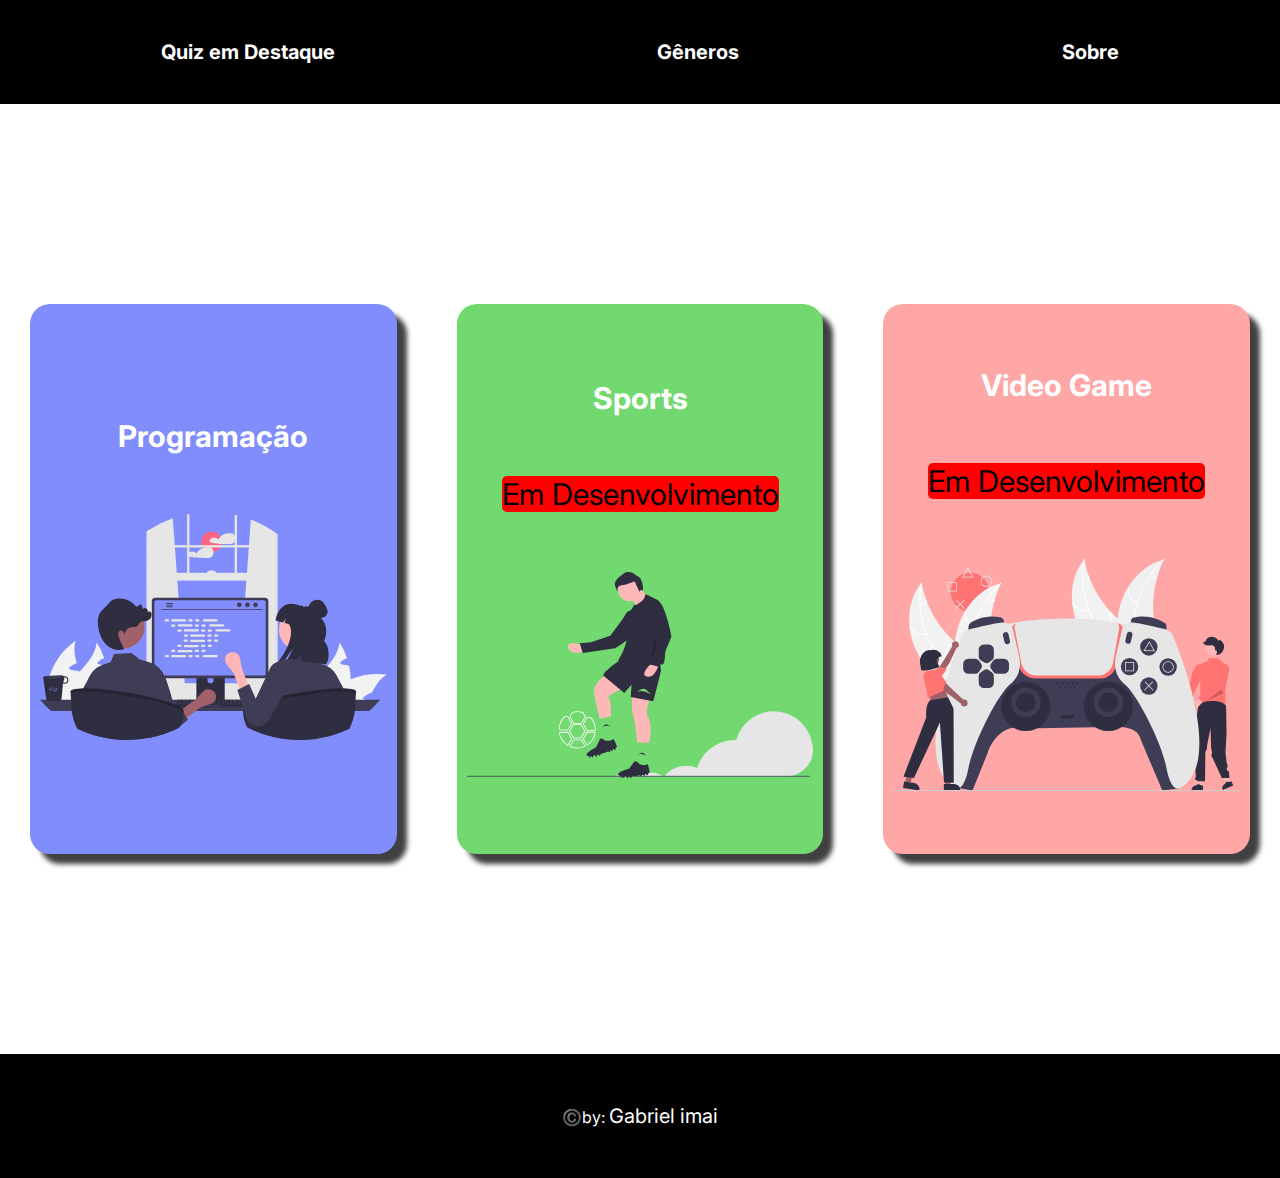
==== index.html @ 89392e08 "fit:creat layout" ====
<!DOCTYPE html>
<html lang="en">

<head>
    <meta charset="UTF-8">
    <meta name="viewport" content="width=device-width, initial-scale=1.0">
    <link rel="preconnect" href="https://fonts.googleapis.com">
    <link rel="preconnect" href="https://fonts.gstatic.com" crossorigin>
    <link href="https://fonts.googleapis.com/css2?family=Inter:wght@400;600;700;800&display=swap" rel="stylesheet">
    <link rel="stylesheet" href="style.css">
    <title>Página Quiz</title>
</head>

<body>
    <header>
        <nav class="nav__container">
            <li><a href="#">Quiz em Destaque</a></li>
            <li><a href="#">Gêneros</a></li>
            <li><a href="#">Sobre</a></li>
        </nav>
    </header>
    <main class="main__container">
        <div class="cards__container">
            <div class="card__programming">
                <h1>Programação</h1>
                <img src="./assets/undraw_pair_programming_re_or4x.svg" alt="">
            </div>
            <div class="card__sports">
                <h1>Sports</h1>
                <span>Em Desenvolvimento</span>
                <img src="./assets/undraw_junior_soccer_6sop.svg" alt="">
            </div>
            <div class="card__video_game">
                <h1>Video Game</h1>
                <span>Em Desenvolvimento</span>
                <img src="./assets/undraw_gaming_re_cma2.svg" alt="">
            </div> 
        </div>
    </main>
    <footer class="footer__container">
        <p>©️by: <a href="#">Gabriel imai</a></p>
    </footer>
</body>

</html>
---- style.css ----
* {
  font-family: "Inter", sans-serif;
  margin: 0;
  padding: 0;
  box-sizing: border-box;
  text-decoration: none;
  list-style: none;
}

:root {
  --primary-color: #000000;
  --card-programming: #818dfd;
  --card-sports: #71d96f;
  --card-games: #ffa6a6;
  --card-white: #ffff;
}

body {
  width: 100%;
  height: 100vh;
}

/* Header */
.nav__container {
  display: flex;
  justify-content: space-around;
  align-items: center;

  background-color: var(--primary-color);
}

.nav__container li {
  padding: 40px;
}

.nav__container a {
  font-size: 20px;
  font-weight: bold;
  color: var(--card-white);
  transition: 0.5s;
}

.nav__container a:hover{
    color: var(--card-programming);
}


/* Header */

/* card__programming */
.cards__container {
  display: flex;
  justify-content: space-around;
  align-items: center;
}

.card__programming {
  width: 400px;
  height: 550px;

  border-radius: 20px;

  display: flex;
  flex-direction: column;
  justify-content: center;
  align-items: center;
  gap: 60px;

  padding: 10px;
  margin: 200px 30px;
  background-color: var(--card-programming);

  transition: 1s;
  cursor: pointer;

  box-shadow: 10px 10px 5px 0px rgba(0, 0, 0, 0.75);
  -webkit-box-shadow: 10px 10px 5px 0px rgba(0, 0, 0, 0.75);
  -moz-box-shadow: 10px 10px 5px 0px rgba(0, 0, 0, 0.75);
}
.card__programming:hover {
  transform: scale(1.1);
  box-shadow: 10px 10px 5px 0px rgba(0, 0, 0, 0.4);
}

.card__programming h1 {
  color: var(--card-white);
  font-size: 30px;
  font-weight: bold;
}

.card__programming img {
  width: 100%;
}

span{
    color: black;
    background-color:red;
    font-size: 30px;
    border-radius: 5px;
}
/* card__programming */

/* card__sports */
.card__sports {
  width: 400px;
  height: 550px;

  border-radius: 20px;

  display: flex;
  flex-direction: column;
  justify-content: center;
  align-items: center;
  gap: 60px;

  padding: 10px;
  margin: 200px 30px;

  background-color: var(--card-sports);
  transition: 1s;
  cursor: pointer;

  box-shadow: 10px 10px 5px 0px rgba(0, 0, 0, 0.75);
  -webkit-box-shadow: 10px 10px 5px 0px rgba(0, 0, 0, 0.75);
  -moz-box-shadow: 10px 10px 5px 0px rgba(0, 0, 0, 0.75);
}

.card__sports:hover {
  transform: scale(1.1);
  box-shadow: 10px 10px 5px 0px rgba(0, 0, 0, 0.4);
}

.card__sports h1 {
  color: var(--card-white);
  font-size: 30px;
  font-weight: bold;
}

.card__sports img {
  width: 100%;
}
/* card__sports */

/* card__video_game */
.card__video_game {
  width: 400px;
  height: 550px;

  border-radius: 20px;

  display: flex;
  flex-direction: column;
  justify-content: center;
  align-items: center;
  gap: 60px;

  padding: 10px;
  margin: 200px 30px;

  background-color: var(--card-games);
  transition: 1s;
  cursor: pointer;

  box-shadow: 10px 10px 5px 0px rgba(0, 0, 0, 0.75);
  -webkit-box-shadow: 10px 10px 5px 0px rgba(0, 0, 0, 0.75);
  -moz-box-shadow: 10px 10px 5px 0px rgba(0, 0, 0, 0.75);
}

.card__video_game:hover {
  transform: scale(1.1);
  box-shadow: 10px 10px 5px 0px rgba(0, 0, 0, 0.4);
}

.card__video_game h1 {
  color: var(--card-white);
  font-size: 30px;
  font-weight: bold;
}

.card__video_game img {
  width: 100%;
}
/* card__video_game */

.footer__container{
    background-color: var(--primary-color);
    padding:50px;  
    text-align: center ;

    color: var(--card-white);
}

.footer__container a{
    color: var(--card-white);
    font-size: 20px;
}
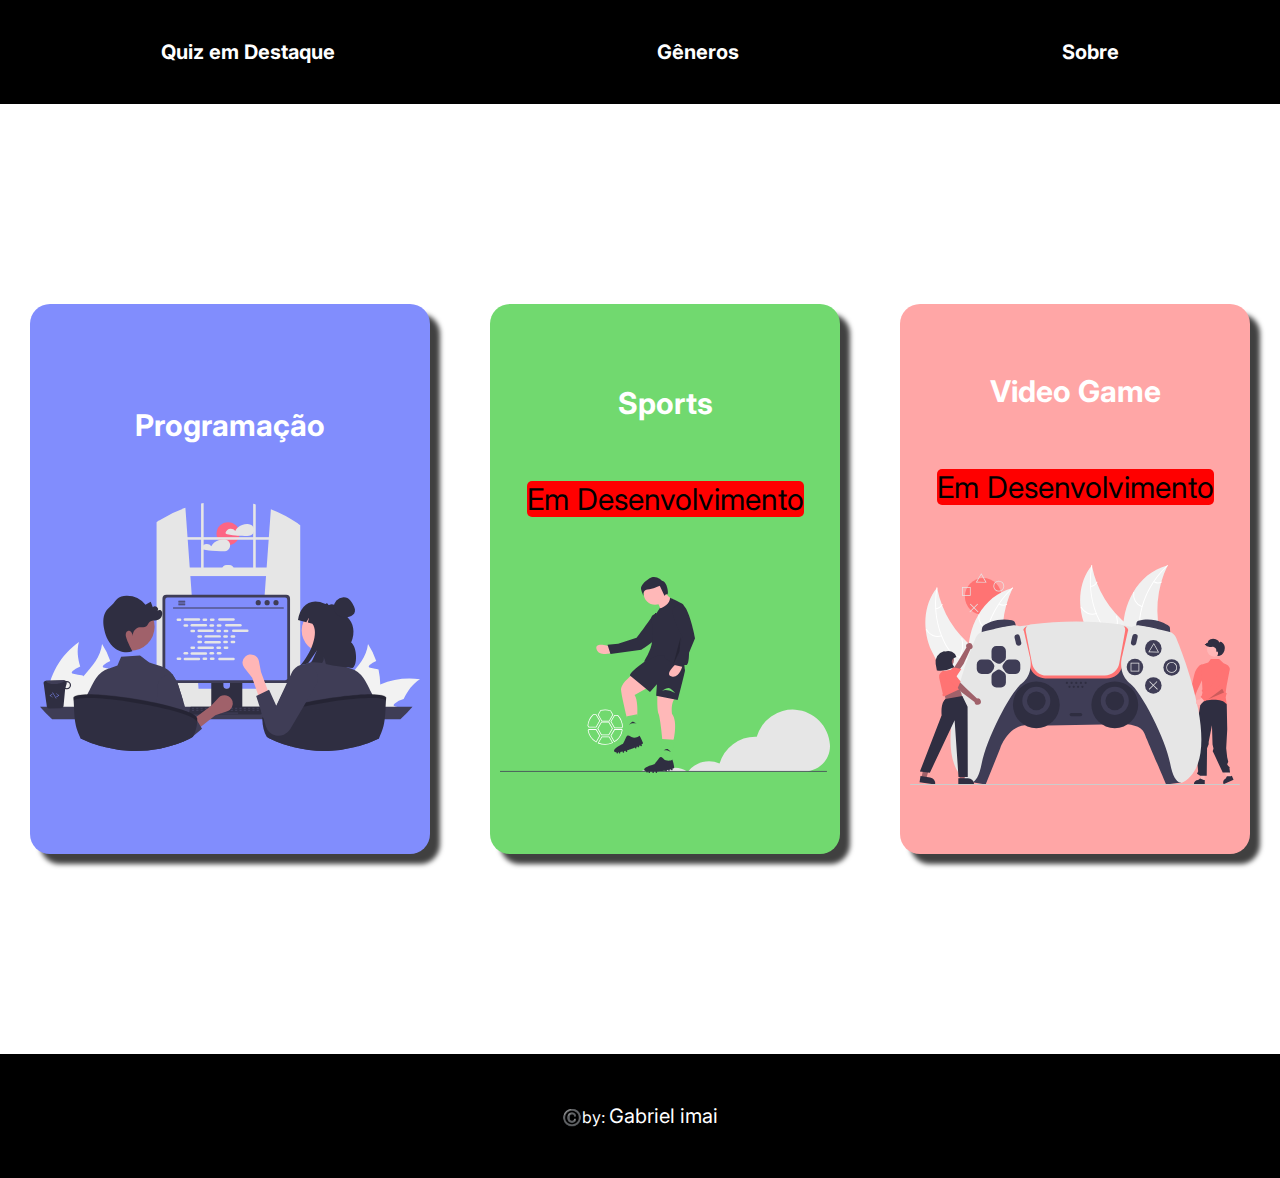
==== commit 8b4d2d79: "fit: quiz page creation" ====
--- a/index.html
+++ b/index.html
@@ -7,7 +7,7 @@
     <link rel="preconnect" href="https://fonts.googleapis.com">
     <link rel="preconnect" href="https://fonts.gstatic.com" crossorigin>
     <link href="https://fonts.googleapis.com/css2?family=Inter:wght@400;600;700;800&display=swap" rel="stylesheet">
-    <link rel="stylesheet" href="style.css">
+    <link rel="stylesheet" href="./styles/style.css">
     <title>Página Quiz</title>
 </head>
 
@@ -21,10 +21,12 @@
     </header>
     <main class="main__container">
         <div class="cards__container">
-            <div class="card__programming">
-                <h1>Programação</h1>
-                <img src="./assets/undraw_pair_programming_re_or4x.svg" alt="">
-            </div>
+            <a href="./pages/programming.html">
+                <div class="card__programming">
+                    <h1>Programação</h1>
+                    <img src="./assets/undraw_pair_programming_re_or4x.svg" alt="">
+                </div>
+            </a>
             <div class="card__sports">
                 <h1>Sports</h1>
                 <span>Em Desenvolvimento</span>
@@ -34,7 +36,7 @@
                 <h1>Video Game</h1>
                 <span>Em Desenvolvimento</span>
                 <img src="./assets/undraw_gaming_re_cma2.svg" alt="">
-            </div> 
+            </div>
         </div>
     </main>
     <footer class="footer__container">
--- a/styles/style.css
+++ b/styles/style.css
@@ -0,0 +1,196 @@
+* {
+  font-family: "Inter", sans-serif;
+  margin: 0;
+  padding: 0;
+  box-sizing: border-box;
+  text-decoration: none;
+  list-style: none;
+}
+
+:root {
+  --primary-color: #000000;
+  --card-programming: #818dfd;
+  --card-sports: #71d96f;
+  --card-games: #ffa6a6;
+  --card-white: #ffff;
+}
+
+body {
+  width: 100%;
+  height: 100vh;
+}
+
+/* Header */
+.nav__container {
+  display: flex;
+  justify-content: space-around;
+  align-items: center;
+
+  background-color: var(--primary-color);
+}
+
+.nav__container li {
+  padding: 40px;
+}
+
+.nav__container a {
+  font-size: 20px;
+  font-weight: bold;
+  color: var(--card-white);
+  transition: 0.5s;
+}
+
+.nav__container a:hover{
+    color: var(--card-programming);
+}
+
+
+/* Header */
+
+/* card__programming */
+.cards__container {
+  display: flex;
+  justify-content: space-around;
+  align-items: center;
+}
+
+.card__programming {
+  width: 400px;
+  height: 550px;
+
+  border-radius: 20px;
+
+  display: flex;
+  flex-direction: column;
+  justify-content: center;
+  align-items: center;
+  gap: 60px;
+
+  padding: 10px;
+  margin: 200px 30px;
+  background-color: var(--card-programming);
+
+  transition: 1s;
+  cursor: pointer;
+
+  box-shadow: 10px 10px 5px 0px rgba(0, 0, 0, 0.75);
+  -webkit-box-shadow: 10px 10px 5px 0px rgba(0, 0, 0, 0.75);
+  -moz-box-shadow: 10px 10px 5px 0px rgba(0, 0, 0, 0.75);
+}
+.card__programming:hover {
+  transform: scale(1.1);
+  box-shadow: 10px 10px 5px 0px rgba(0, 0, 0, 0.4);
+}
+
+.card__programming h1 {
+  color: var(--card-white);
+  font-size: 30px;
+  font-weight: bold;
+}
+
+.card__programming img {
+  width: 100%;
+}
+
+span{
+    color: black;
+    background-color:red;
+    font-size: 30px;
+    border-radius: 5px;
+}
+/* card__programming */
+
+/* card__sports */
+.card__sports {
+  width: 400px;
+  height: 550px;
+
+  border-radius: 20px;
+
+  display: flex;
+  flex-direction: column;
+  justify-content: center;
+  align-items: center;
+  gap: 60px;
+
+  padding: 10px;
+  margin: 200px 30px;
+
+  background-color: var(--card-sports);
+  transition: 1s;
+  cursor: pointer;
+
+  box-shadow: 10px 10px 5px 0px rgba(0, 0, 0, 0.75);
+  -webkit-box-shadow: 10px 10px 5px 0px rgba(0, 0, 0, 0.75);
+  -moz-box-shadow: 10px 10px 5px 0px rgba(0, 0, 0, 0.75);
+}
+
+.card__sports:hover {
+  transform: scale(1.1);
+  box-shadow: 10px 10px 5px 0px rgba(0, 0, 0, 0.4);
+}
+
+.card__sports h1 {
+  color: var(--card-white);
+  font-size: 30px;
+  font-weight: bold;
+}
+
+.card__sports img {
+  width: 100%;
+}
+/* card__sports */
+
+/* card__video_game */
+.card__video_game {
+  width: 400px;
+  height: 550px;
+
+  border-radius: 20px;
+
+  display: flex;
+  flex-direction: column;
+  justify-content: center;
+  align-items: center;
+  gap: 60px;
+
+  padding: 10px;
+  margin: 200px 30px;
+
+  background-color: var(--card-games);
+  transition: 1s;
+  cursor: pointer;
+
+  box-shadow: 10px 10px 5px 0px rgba(0, 0, 0, 0.75);
+  -webkit-box-shadow: 10px 10px 5px 0px rgba(0, 0, 0, 0.75);
+  -moz-box-shadow: 10px 10px 5px 0px rgba(0, 0, 0, 0.75);
+}
+
+.card__video_game:hover {
+  transform: scale(1.1);
+  box-shadow: 10px 10px 5px 0px rgba(0, 0, 0, 0.4);
+}
+
+.card__video_game h1 {
+  color: var(--card-white);
+  font-size: 30px;
+  font-weight: bold;
+}
+
+.card__video_game img {
+  width: 100%;
+}
+/* card__video_game */
+
+.footer__container{
+    background-color: var(--primary-color);
+    padding:50px;  
+    text-align: center ;
+
+    color: var(--card-white);
+}
+
+.footer__container a{
+    color: var(--card-white);
+    font-size: 20px;
+}